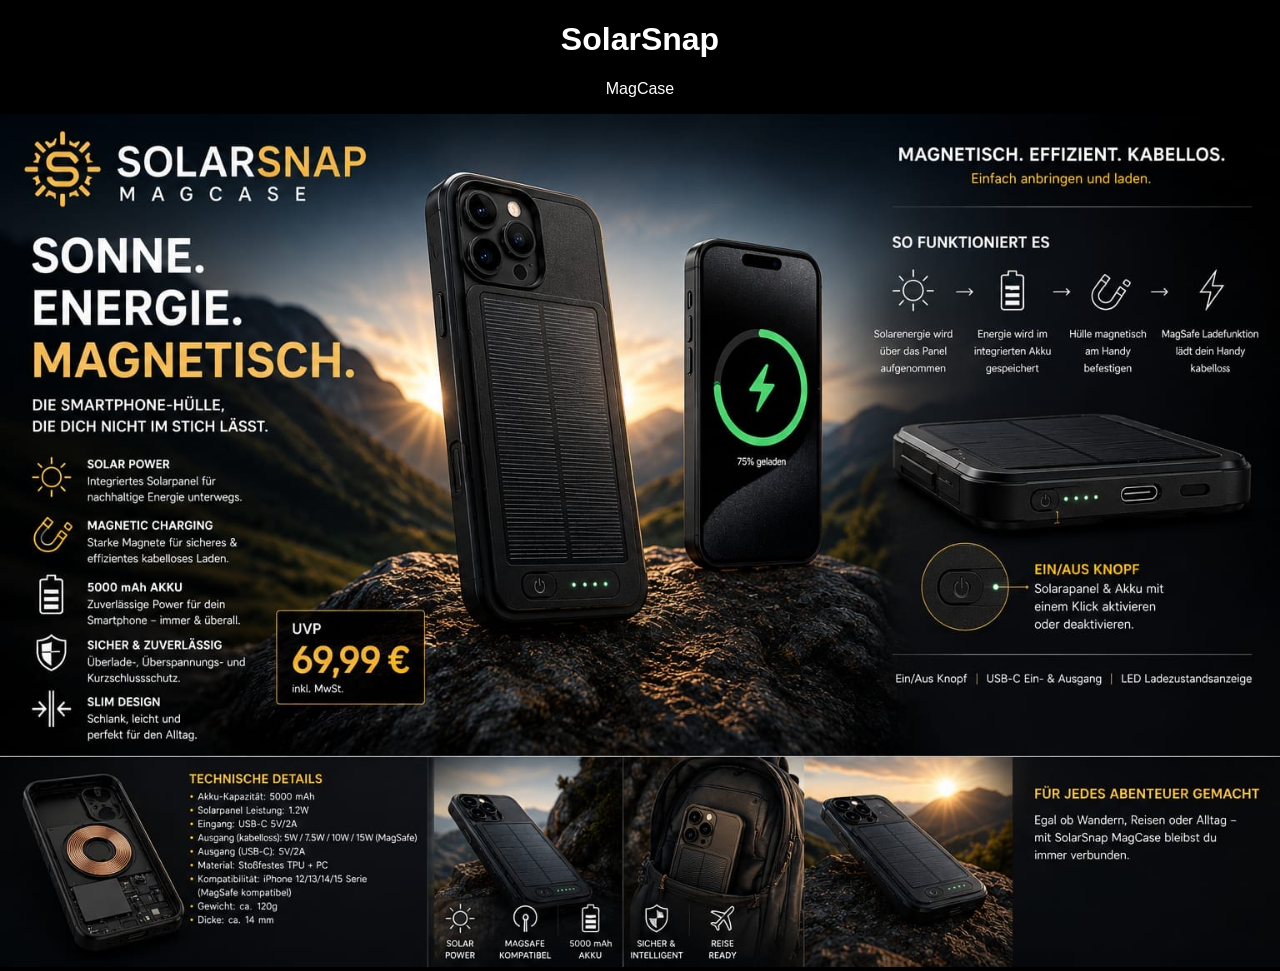
==== index.html @ 48eb032b "Update index.html" ====
<!DOCTYPE html>
<html lang="de">
<head>
    <meta charset="UTF-8">
    <meta name="viewport" content="width=device-width, initial-scale=1.0">
    <title>Online Shop</title>
    <style>
        *, *::before, *::after {
            box-sizing: border-box;
        }
        html, body {
            margin: 0;
            padding: 0;
            width: 100%;
            max-width: 100%;
            overflow-x: hidden;
            font-family: Arial, sans-serif;
            text-align: center;
            color: #FFFFFF;
            background-color: #000000;
        }
        img, video {
            max-width: 100%;
            height: auto;
        }
    </style>
</head>
<body>
    <h1>SolarSnap</h1>
    <p>MagCase</p>
    <img src="https://fls-max.github.io/bild_übersicht.jpeg" alt="Übersicht des SolarSnap MagCase">
</body>
</html>
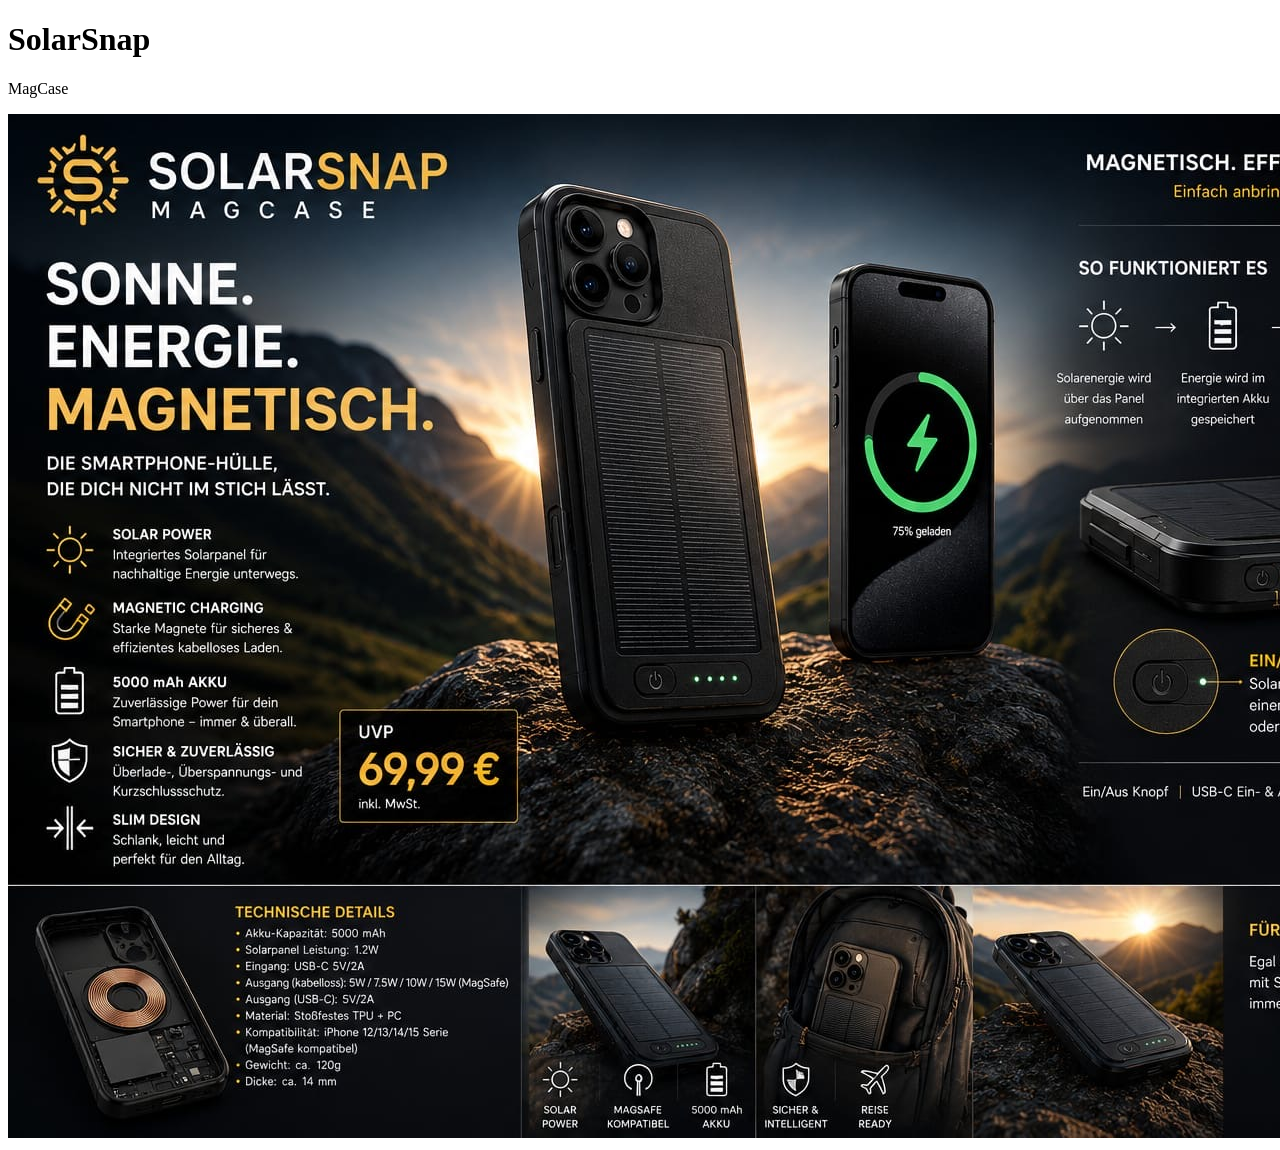
==== commit 2bf8b886: "Update index.html" ====
--- a/index.html
+++ b/index.html
@@ -4,26 +4,7 @@
     <meta charset="UTF-8">
     <meta name="viewport" content="width=device-width, initial-scale=1.0">
     <title>Online Shop</title>
-    <style>
-        *, *::before, *::after {
-            box-sizing: border-box;
-        }
-        html, body {
-            margin: 0;
-            padding: 0;
-            width: 100%;
-            max-width: 100%;
-            overflow-x: hidden;
-            font-family: Arial, sans-serif;
-            text-align: center;
-            color: #FFFFFF;
-            background-color: #000000;
-        }
-        img, video {
-            max-width: 100%;
-            height: auto;
-        }
-    </style>
+    <link
 </head>
 <body>
     <h1>SolarSnap</h1>
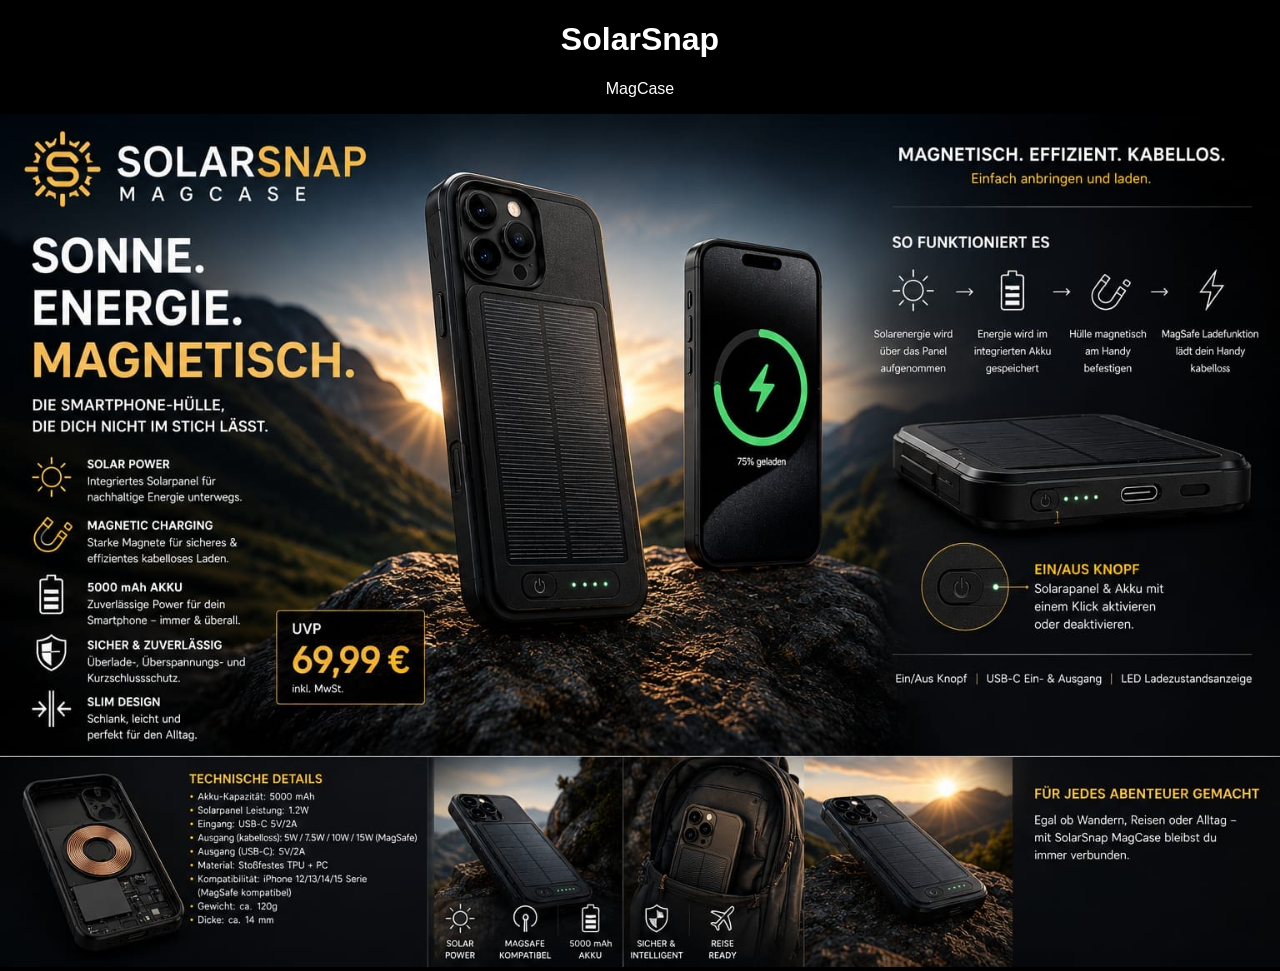
==== commit 2ae2968d: "Update index.html" ====
--- a/index.html
+++ b/index.html
@@ -4,7 +4,7 @@
     <meta charset="UTF-8">
     <meta name="viewport" content="width=device-width, initial-scale=1.0">
     <title>Online Shop</title>
-    <link
+    <link rel="stylesheet" href="style.css">
 </head>
 <body>
     <h1>SolarSnap</h1>
--- a/style.css
+++ b/style.css
@@ -0,0 +1,18 @@
+*, *::before, *::after {
+            box-sizing: border-box;
+        }
+        html, body {
+            margin: 0;
+            padding: 0;
+            width: 100%;
+            max-width: 100%;
+            overflow-x: hidden;
+            font-family: Arial, sans-serif;
+            text-align: center;
+            color: #FFFFFF;
+            background-color: #000000;
+        }
+        img, video {
+            max-width: 100%;
+            height: auto;
+        }
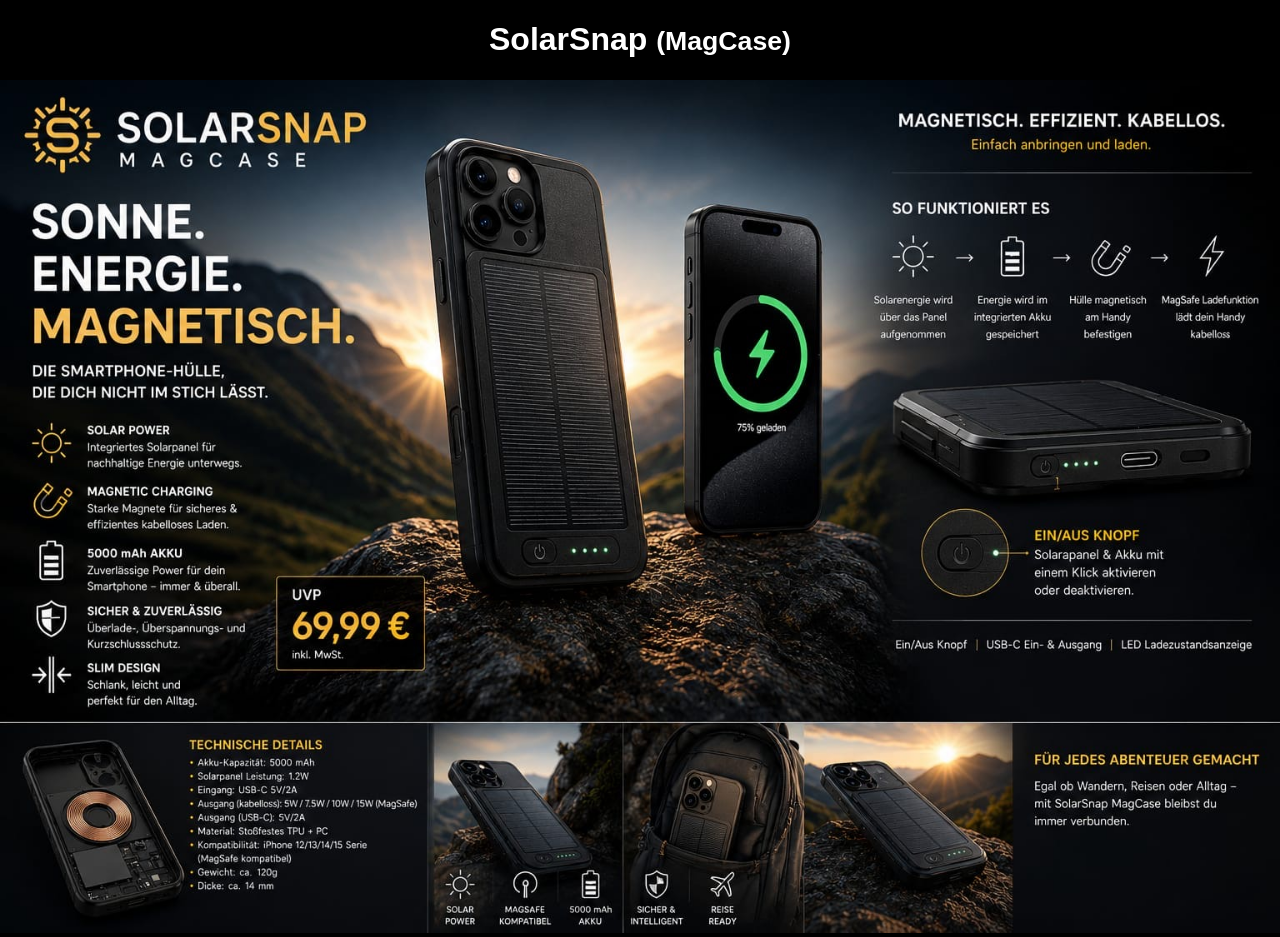
==== commit 888ec27c: "Update index.html" ====
--- a/index.html
+++ b/index.html
@@ -7,8 +7,7 @@
     <link rel="stylesheet" href="style.css">
 </head>
 <body>
-    <h1>SolarSnap</h1>
-    <p>MagCase</p>
-    <img src="https://fls-max.github.io/bild_übersicht.jpeg" alt="Übersicht des SolarSnap MagCase">
+  <h1>SolarSnap <small>(MagCase)</small></h1>
+    <img src="bild_übersicht.jpeg" alt="Übersicht des SolarSnap MagCase">
 </body>
 </html>
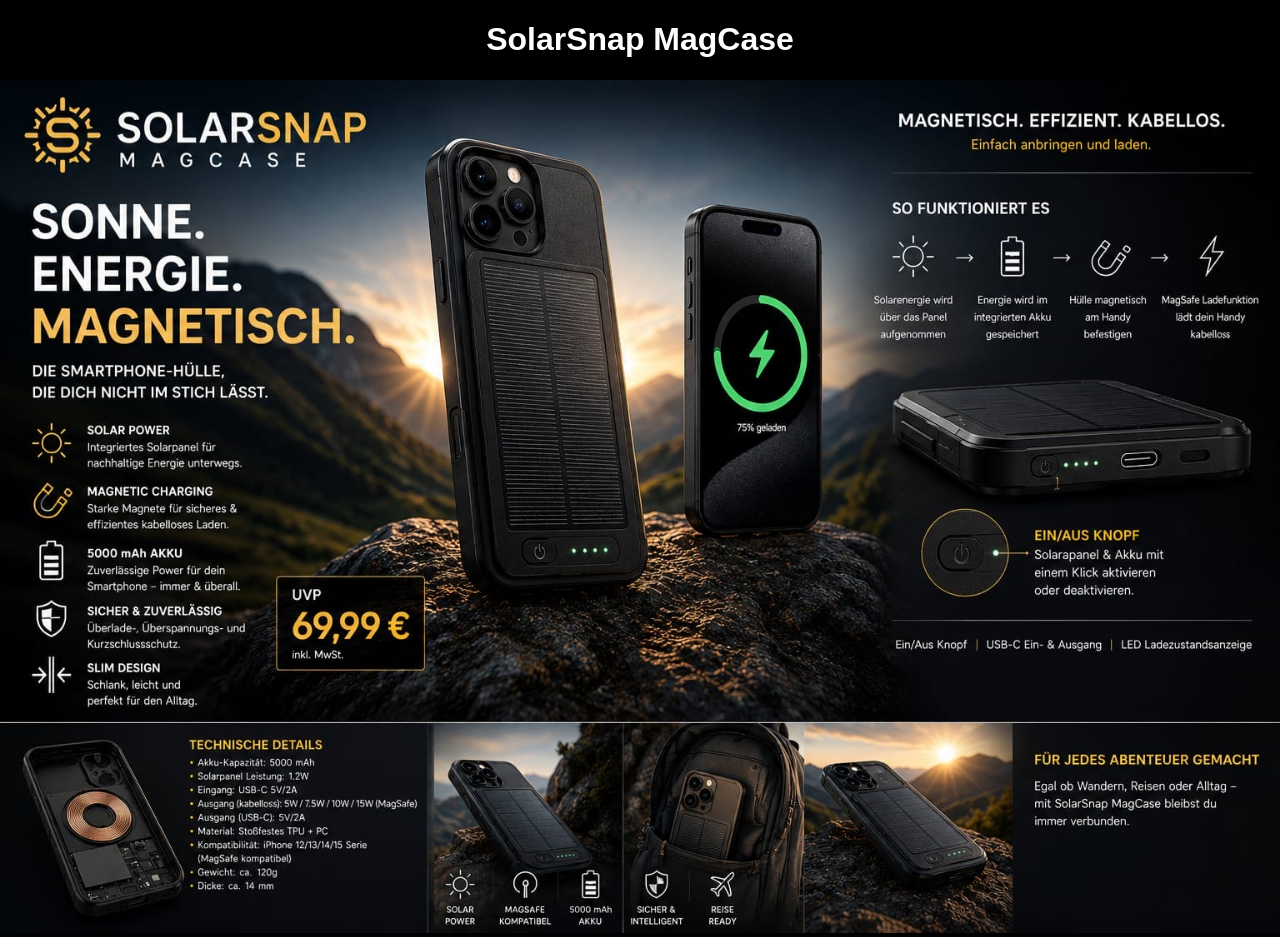
==== commit 2e8461f2: "Update header to remove small tag from title" ====
--- a/index.html
+++ b/index.html
@@ -7,7 +7,7 @@
     <link rel="stylesheet" href="style.css">
 </head>
 <body>
-  <h1>SolarSnap <small>(MagCase)</small></h1>
+  <h1>SolarSnap MagCase</h1>
     <img src="bild_übersicht.jpeg" alt="Übersicht des SolarSnap MagCase">
 </body>
 </html>
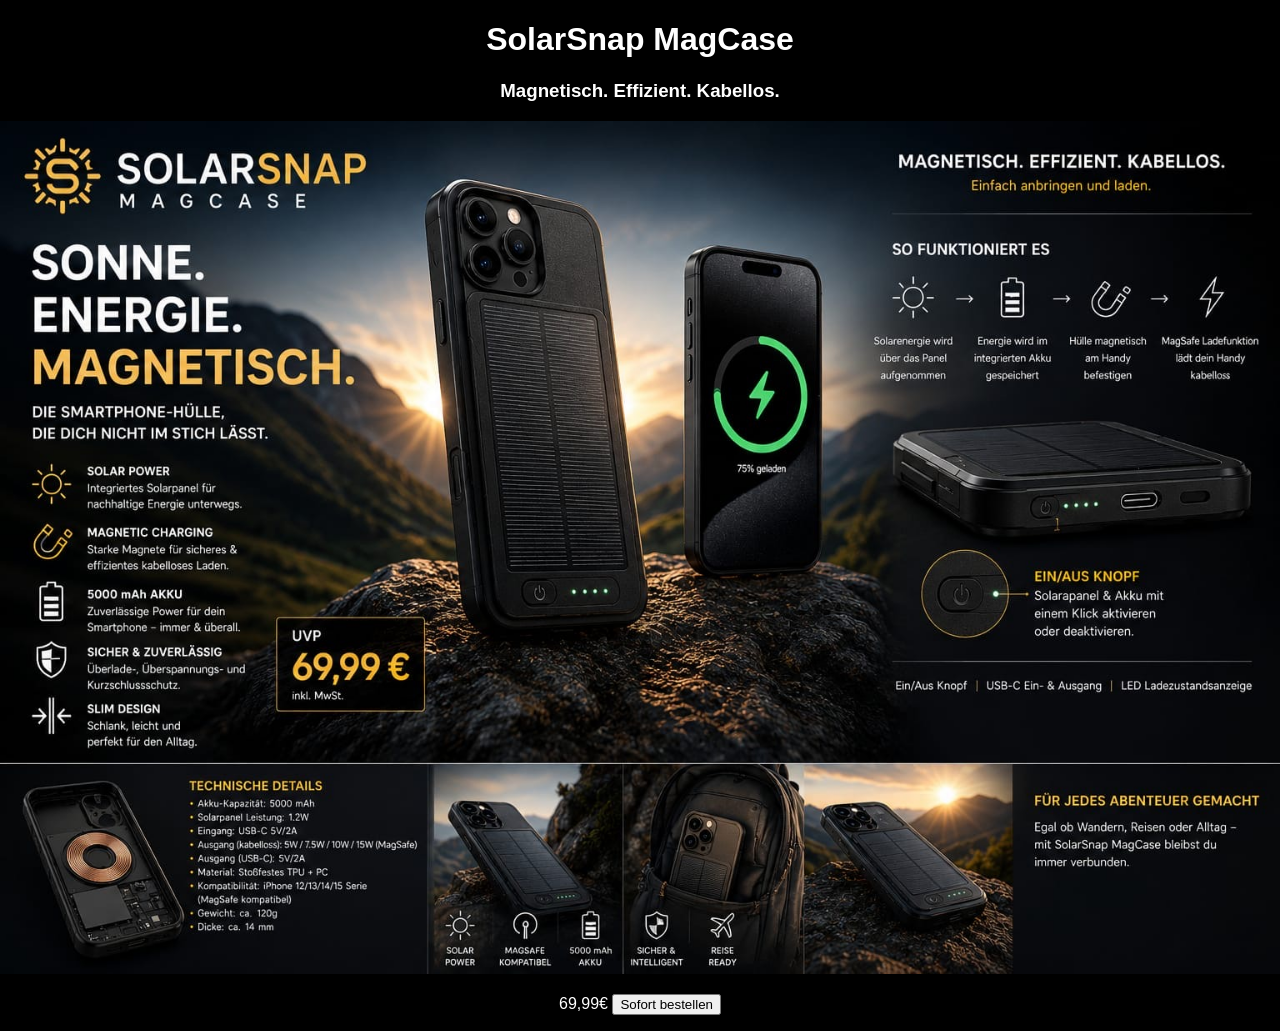
==== commit a26f55fe: "Update index.html" ====
--- a/index.html
+++ b/index.html
@@ -7,7 +7,9 @@
     <link rel="stylesheet" href="style.css">
 </head>
 <body>
-  <h1>SolarSnap MagCase</h1>
+    <h1>SolarSnap MagCase</h1>
+    <h3>Magnetisch. Effizient. Kabellos.</h3>
     <img src="bild_übersicht.jpeg" alt="Übersicht des SolarSnap MagCase">
+    <p>69,99€ <button>Sofort bestellen</button></p>
 </body>
 </html>
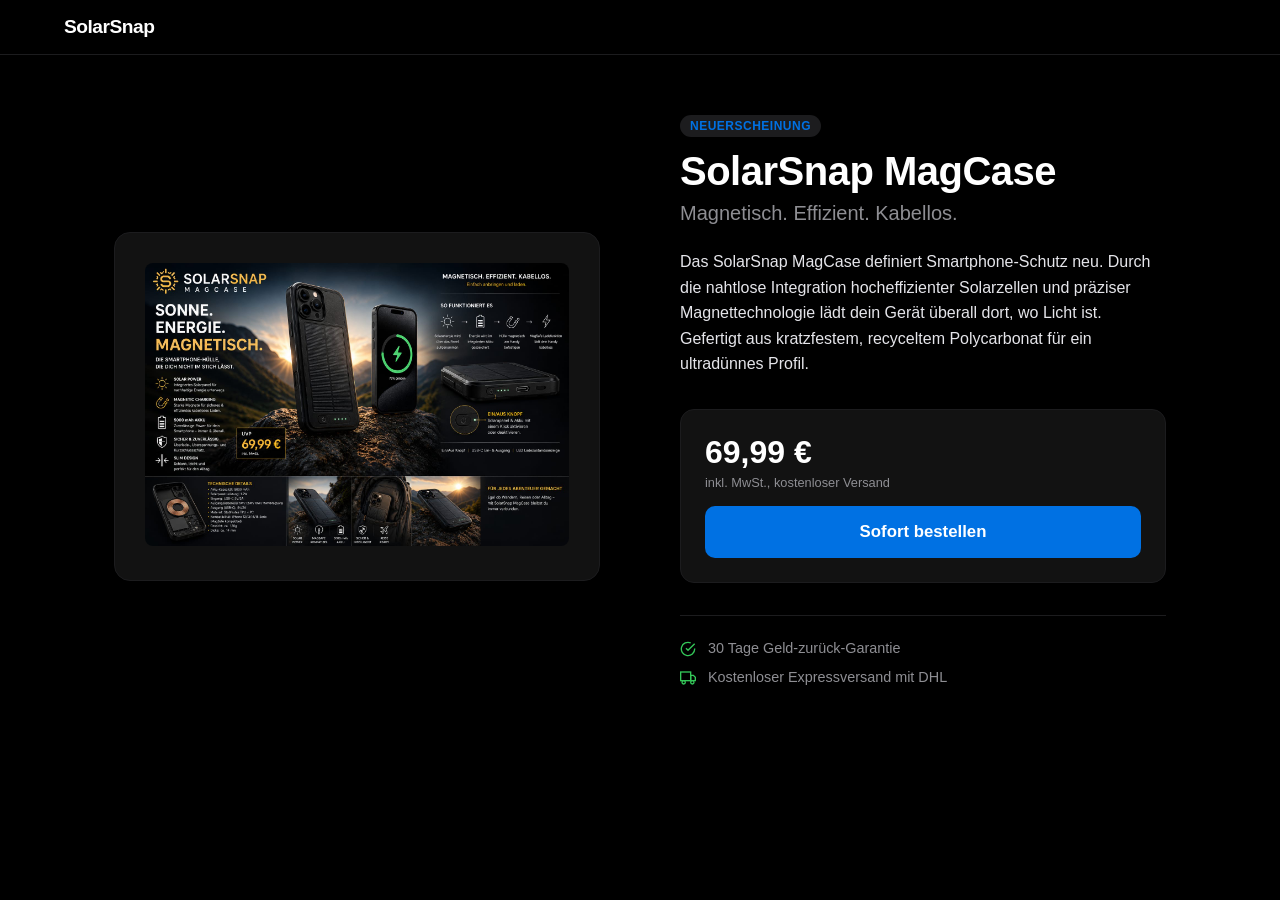
==== commit a7ee4924: "Update index.html" ====
--- a/index.html
+++ b/index.html
@@ -3,13 +3,55 @@
 <head>
     <meta charset="UTF-8">
     <meta name="viewport" content="width=device-width, initial-scale=1.0">
-    <title>Online Shop</title>
+    <title>SolarSnap MagCase – Premium Schutz & Laden</title>
     <link rel="stylesheet" href="style.css">
 </head>
 <body>
-    <h1>SolarSnap MagCase</h1>
-    <h3>Magnetisch. Effizient. Kabellos.</h3>
-    <img src="bild_übersicht.jpeg" alt="Übersicht des SolarSnap MagCase">
-    <p>69,99€ <button>Sofort bestellen</button></p>
+
+    <header class="site-header">
+        <div class="header-container">
+            <span class="logo">SolarSnap</span>
+        </div>
+    </header>
+
+    <main class="product-container">
+        
+        <section class="product-gallery">
+            <div class="image-wrapper">
+                <img src="bild_übersicht.jpeg" alt="SolarSnap MagCase Übersicht und Produktansicht">
+            </div>
+        </section>
+
+        <section class="product-details">
+            <span class="badge">Neuerscheinung</span>
+            <h1>SolarSnap MagCase</h1>
+            <p class="tagline">Magnetisch. Effizient. Kabellos.</p>
+            
+            <p class="description">
+                Das SolarSnap MagCase definiert Smartphone-Schutz neu. Durch die nahtlose Integration hocheffizienter Solarzellen und präziser Magnettechnologie lädt dein Gerät überall dort, wo Licht ist. Gefertigt aus kratzfestem, recyceltem Polycarbonat für ein ultradünnes Profil.
+            </p>
+
+            <div class="purchase-box">
+                <div class="price-tag">
+                    <span class="amount">69,99 €</span>
+                    <span class="tax-info">inkl. MwSt., kostenloser Versand</span>
+                </div>
+                <button class="cta-button">Sofort bestellen</button>
+            </div>
+
+            <ul class="trust-benefits">
+                <li>
+                    <svg width="16" height="16" viewBox="0 0 24 24" fill="none" stroke="currentColor" stroke-width="2"><path d="M22 11.08V12a10 10 0 1 1-5.93-9.14"></path><polyline points="22 4 12 14.01 9 11.01"></polyline></svg>
+                    30 Tage Geld-zurück-Garantie
+                </li>
+                <li>
+                    <svg width="16" height="16" viewBox="0 0 24 24" fill="none" stroke="currentColor" stroke-width="2"><rect x="1" y="3" width="15" height="13"></rect><polygon points="16 8 20 8 23 11 23 16 16 16 16 8"></polygon><circle cx="5.5" cy="18.5" r="2.5"></circle><circle cx="18.5" cy="18.5" r="2.5"></circle></svg>
+                    Kostenloser Expressversand mit DHL
+                </li>
+            </ul>
+        </section>
+
+    </main>
+
 </body>
 </html>
--- a/style.css
+++ b/style.css
@@ -1,18 +1,230 @@
+/* ==========================================================================
+   1. Reset & Globale Variablen (Modernes, cleanes Fundament)
+   ========================================================================== */
 *, *::before, *::after {
-            box-sizing: border-box;
-        }
-        html, body {
-            margin: 0;
-            padding: 0;
-            width: 100%;
-            max-width: 100%;
-            overflow-x: hidden;
-            font-family: Arial, sans-serif;
-            text-align: center;
-            color: #FFFFFF;
-            background-color: #000000;
-        }
-        img, video {
-            max-width: 100%;
-            height: auto;
-        }
+    box-sizing: border-box;
+}
+
+:root {
+    --bg-color: #000000;
+    --card-bg: #121212;
+    --text-main: #FFFFFF;
+    --text-muted: #8E8E93;
+    --accent-color: #0071E3; /* Premium Apple-Style Blau */
+    --accent-hover: #1481EC;
+    --border-color: #1C1C1E;
+}
+
+body {
+    margin: 0;
+    padding: 0;
+    width: 100%;
+    background-color: var(--bg-color);
+    color: var(--text-main);
+    font-family: -apple-system, BlinkMacSystemFont, "Segoe UI", Roboto, Helvetica, Arial, sans-serif;
+    -webkit-font-smoothing: antialiased;
+}
+
+/* ==========================================================================
+   2. Header Navigation
+   ========================================================================== */
+.site-header {
+    width: 100%;
+    border-bottom: 1px solid var(--border-color);
+    background-color: rgba(0, 0, 0, 0.8);
+    backdrop-filter: blur(20px); /* Moderner Glassmorphismus-Effekt */
+    position: sticky;
+    top: 0;
+    z-index: 100;
+}
+
+.header-container {
+    max-width: 1200px;
+    margin: 0 auto;
+    padding: 16px 24px;
+    text-align: left;
+}
+
+.logo {
+    font-size: 1.2rem;
+    font-weight: 700;
+    letter-spacing: -0.5px;
+}
+
+/* ==========================================================================
+   3. Layout: Produkt-Zwei-Spalter (Bricht auf Mobile sauber um)
+   ========================================================================== */
+.product-container {
+    max-width: 1100px;
+    margin: 60px auto;
+    padding: 0 24px;
+    display: table;
+    width: 100%;
+}
+
+.product-gallery, 
+.product-details {
+    display: table-cell;
+    width: 50%;
+    vertical-align: middle;
+}
+
+.product-gallery {
+    padding-right: 40px;
+}
+
+.product-details {
+    padding-left: 40px;
+    text-align: left;
+}
+
+/* ==========================================================================
+   4. Produkt-Komponenten
+   ========================================================================== */
+
+/* Bild-Präsentation */
+.image-wrapper {
+    background-color: var(--card-bg);
+    border: 1px solid var(--border-color);
+    border-radius: 16px;
+    padding: 30px;
+    text-align: center;
+}
+
+.image-wrapper img {
+    max-width: 100%;
+    height: auto;
+    object-fit: contain;
+    border-radius: 8px;
+}
+
+/* Typografie & Texte */
+.badge {
+    display: inline-block;
+    background-color: var(--border-color);
+    color: var(--accent-color);
+    font-size: 0.75rem;
+    font-weight: 600;
+    text-transform: uppercase;
+    padding: 4px 10px;
+    border-radius: 100px;
+    margin-bottom: 12px;
+    letter-spacing: 0.5px;
+}
+
+h1 {
+    font-size: 2.5rem;
+    font-weight: 700;
+    margin: 0 0 8px 0;
+    letter-spacing: -0.5px;
+}
+
+.tagline {
+    font-size: 1.25rem;
+    color: var(--text-muted);
+    margin: 0 0 24px 0;
+    font-weight: 400;
+}
+
+.description {
+    font-size: 1rem;
+    line-height: 1.6;
+    color: #E5E5EA;
+    margin: 0 0 32px 0;
+}
+
+/* Kauf-Box (Preis & Button) */
+.purchase-box {
+    background-color: var(--card-bg);
+    border: 1px solid var(--border-color);
+    border-radius: 14px;
+    padding: 24px;
+    margin-bottom: 32px;
+}
+
+.price-tag {
+    margin-bottom: 16px;
+}
+
+.price-tag .amount {
+    display: block;
+    font-size: 2rem;
+    font-weight: 700;
+    color: var(--text-main);
+}
+
+.price-tag .tax-info {
+    display: block;
+    font-size: 0.8rem;
+    color: var(--text-muted);
+    margin-top: 4px;
+}
+
+/* Der Call-To-Action Button */
+.cta-button {
+    width: 100%;
+    background-color: var(--accent-color);
+    color: #FFFFFF;
+    border: none;
+    padding: 16px 32px;
+    font-size: 1.05rem;
+    font-weight: 600;
+    border-radius: 10px;
+    cursor: pointer;
+    transition: background-color 0.2s ease, transform 0.1s ease;
+}
+
+.cta-button:hover {
+    background-color: var(--accent-hover);
+}
+
+.cta-button:active {
+    transform: scale(0.98); /* Minimaler Klick-Effekt erhöht Wertigkeit */
+}
+
+/* Vertrauensliste */
+.trust-benefits {
+    list-style: none;
+    padding: 0;
+    margin: 0;
+    border-top: 1px solid var(--border-color);
+    padding-top: 24px;
+}
+
+.trust-benefits li {
+    font-size: 0.9rem;
+    color: var(--text-muted);
+    margin-bottom: 12px;
+    display: block;
+}
+
+.trust-benefits svg {
+    vertical-align: middle;
+    margin-right: 8px;
+    color: #34C759; /* Vertrauenswürdiges Grün für die Icons */
+}
+
+/* ==========================================================================
+   5. Responsive Design (Für Smartphones)
+   ========================================================================== */
+@media (max-width: 768px) {
+    .product-container {
+        margin: 20px auto;
+        display: block;
+    }
+    
+    .product-gallery, 
+    .product-details {
+        display: block;
+        width: 100%;
+        padding: 0;
+    }
+    
+    .product-gallery {
+        margin-bottom: 32px;
+    }
+    
+    h1 {
+        font-size: 2rem;
+    }
+}
